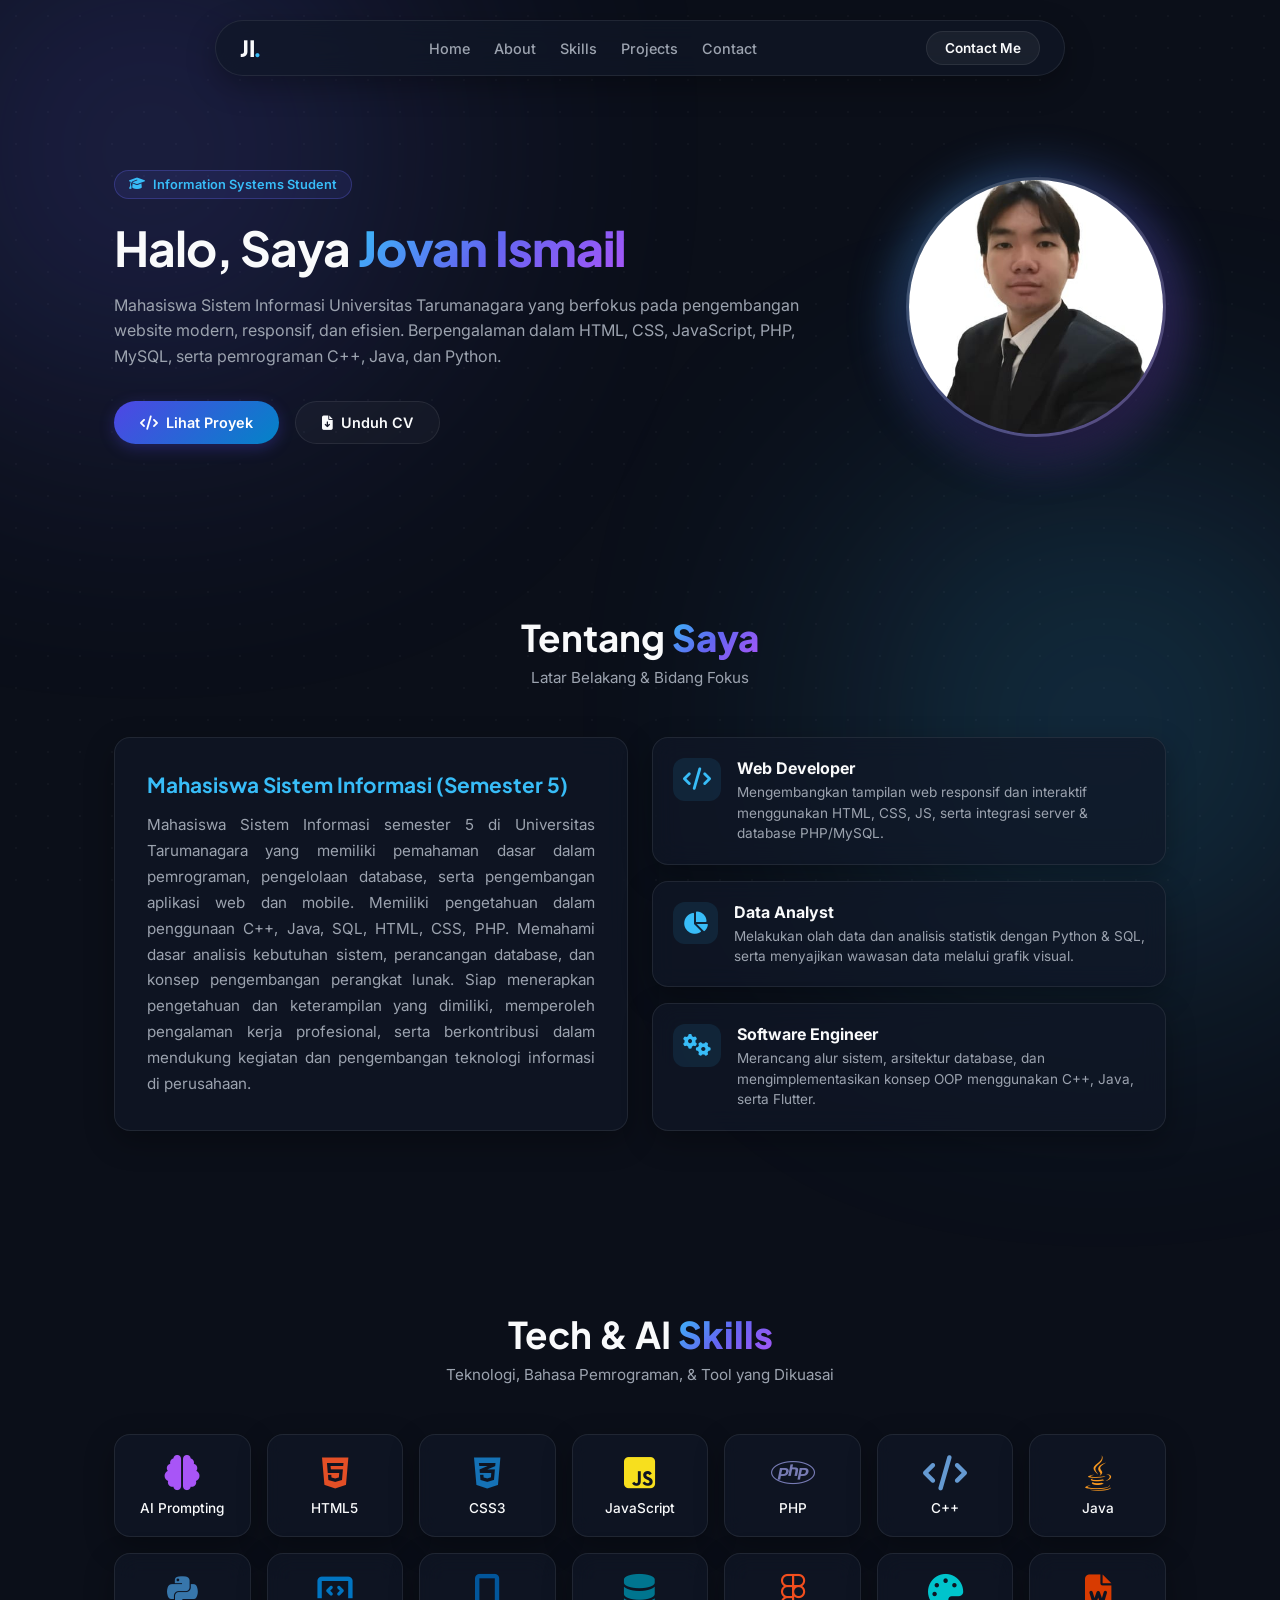
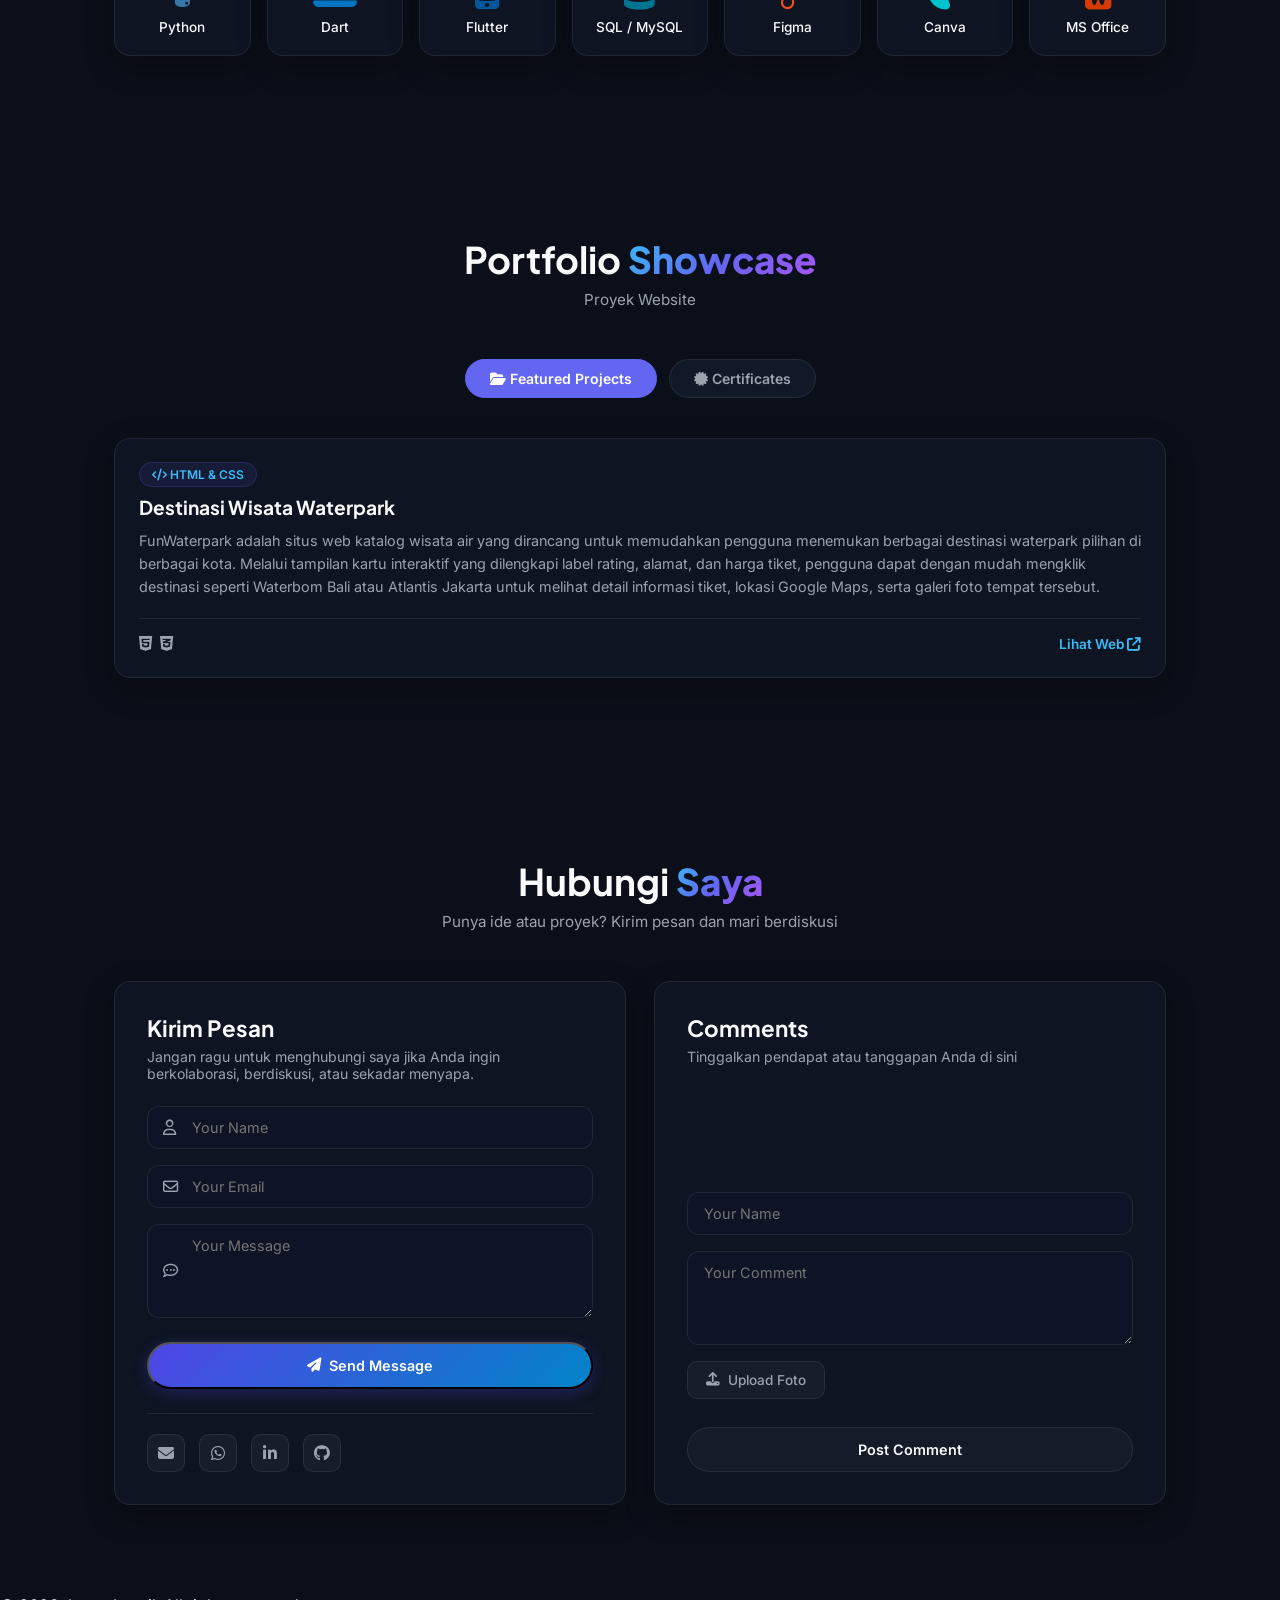
==== index.html @ b5c7ff0d "Initial commit: upload portfolio and waterpark project" ====
<!DOCTYPE html>
<html lang="id">
<head>
  <meta charset="UTF-8">
  <meta name="viewport" content="width=device-width, initial-scale=1.0">
  <title>Jovan Ismail | Portfolio Personal</title>
  <link rel="stylesheet" href="style.css">
  <link href="https://fonts.googleapis.com/css2?family=Inter:wght@300;400;500;600;700&family=Plus+Jakarta+Sans:wght@500;700;800&display=swap" rel="stylesheet">
  <link rel="stylesheet" href="https://cdnjs.cloudflare.com/ajax/libs/font-awesome/6.4.0/css/all.min.css">
</head>
<body>

  <div class="glow-orb orb-1"></div>
  <div class="glow-orb orb-2"></div>

  <header class="navbar-wrapper">
    <nav class="navbar glass">
      <a href="#home" class="logo">JI<span>.</span></a>
      <ul class="nav-links">
        <li><a href="#home">Home</a></li>
        <li><a href="#about">About</a></li>
        <li><a href="#skills">Skills</a></li>
        <li><a href="#portfolio">Projects</a></li>
        <li><a href="#contact">Contact</a></li>
      </ul>
      <a href="#contact" class="nav-btn">Contact Me</a>
    </nav>
  </header>

  <section id="home" class="hero-section">
    <div class="container hero-container">
      <div class="hero-text">
        <div class="badge-pro">
          <i class="fa-solid fa-graduation-cap"></i> Information Systems Student
        </div>
        <h1>Halo, Saya <span class="gradient-text">Jovan Ismail</span></h1>
        <p class="hero-subtitle">
          Mahasiswa Sistem Informasi Universitas Tarumanagara yang berfokus pada pengembangan website modern, responsif, dan efisien. Berpengalaman dalam HTML, CSS, JavaScript, PHP, MySQL, serta pemrograman C++, Java, dan Python.
        </p>
        <div class="hero-cta">
          <a href="#portfolio" class="btn btn-primary"><i class="fa-solid fa-code"></i> Lihat Proyek</a>
          <a href="filependukung/JovanIsmail_CV_Internship.pdf" download class="btn btn-secondary"><i class="fa-solid fa-file-arrow-down"></i> Unduh CV</a>
        </div>
      </div>
      <div class="hero-image-wrapper">
        <div class="image-glow"></div>
        <img src="filependukung/JovanIsmail_PasFoto.jpeg" alt="Foto Profil Jovan Ismail" class="hero-img">
      </div>
    </div>
  </section>

  <section id="about" class="section">
    <div class="container">
      <div class="section-title">
        <h2>Tentang <span class="gradient-text">Saya</span></h2>
        <p>Latar Belakang & Bidang Fokus</p>
      </div>

      <div class="about-grid">
        <div class="glass card-about-main">
          <h3>Mahasiswa Sistem Informasi (Semester 5)</h3>
          <p>
                        Mahasiswa Sistem Informasi semester 5 di Universitas Tarumanagara yang memiliki pemahaman dasar dalam pemrograman, pengelolaan database, serta pengembangan aplikasi web dan mobile. Memiliki pengetahuan dalam penggunaan C++, Java, SQL, HTML, CSS, PHP. Memahami dasar analisis kebutuhan sistem, perancangan database, dan konsep pengembangan perangkat lunak. Siap menerapkan pengetahuan dan keterampilan yang dimiliki, memperoleh pengalaman kerja profesional, serta berkontribusi dalam mendukung kegiatan dan pengembangan teknologi informasi di perusahaan.
          </p>
        </div>

        <div class="about-sub-cards">

          <div class="glass mini-about-card">
            <i class="fa-solid fa-code card-icon"></i>
            <div>
              <h4>Web Developer</h4>
              <p>Mengembangkan tampilan web responsif dan interaktif menggunakan HTML, CSS, JS, serta integrasi server & database PHP/MySQL.</p>
            </div>
          </div>

          <div class="glass mini-about-card">
            <i class="fa-solid fa-chart-pie card-icon"></i>
            <div>
              <h4>Data Analyst</h4>
              <p>Melakukan olah data dan analisis statistik dengan Python & SQL, serta menyajikan wawasan data melalui grafik visual.
            </div>
          </div>

          <div class="glass mini-about-card">
            <i class="fa-solid fa-gears card-icon"></i>
            <div>
              <h4>Software Engineer</h4>
              <p>Merancang alur sistem, arsitektur database, dan mengimplementasikan konsep OOP menggunakan C++, Java, serta Flutter.</p>
            </div>
          </div>

        </div>
      </div>
    </div>
  </section>

  <section id="skills" class="section">
    <div class="container">
      <div class="section-title">
        <h2>Tech & AI <span class="gradient-text">Skills</span></h2>
        <p>Teknologi, Bahasa Pemrograman, & Tool yang Dikuasai</p>
      </div>

      <div class="skills-grid">
        <div class="glass skill-card">
          <i class="fa-solid fa-brain skill-icon ai-color"></i>
          <h4>AI Prompting</h4>
        </div>
        <div class="glass skill-card">
          <i class="fa-brands fa-html5 skill-icon html-color"></i>
          <h4>HTML5</h4>
        </div>
        <div class="glass skill-card">
          <i class="fa-brands fa-css3-alt skill-icon css-color"></i>
          <h4>CSS3</h4>
        </div>
        <div class="glass skill-card">
          <i class="fa-brands fa-square-js skill-icon js-color"></i>
          <h4>JavaScript</h4>
        </div>
        <div class="glass skill-card">
          <i class="fa-brands fa-php skill-icon php-color"></i>
          <h4>PHP</h4>
        </div>
        <div class="glass skill-card">
          <i class="fa-solid fa-code skill-icon cpp-color"></i>
          <h4>C++</h4>
        </div>
        <div class="glass skill-card">
          <i class="fa-brands fa-java skill-icon java-color"></i>
          <h4>Java</h4>
        </div>
        <div class="glass skill-card">
          <i class="fa-brands fa-python skill-icon python-color"></i>
          <h4>Python</h4>
        </div>
        <div class="glass skill-card">
          <i class="fa-solid fa-laptop-code skill-icon dart-color"></i>
          <h4>Dart</h4>
        </div>
        <div class="glass skill-card">
          <i class="fa-solid fa-mobile-screen-button skill-icon flutter-color"></i>
          <h4>Flutter</h4>
        </div>
        <div class="glass skill-card">
          <i class="fa-solid fa-database skill-icon sql-color"></i>
          <h4>SQL / MySQL</h4>
        </div>
        <div class="glass skill-card">
          <i class="fa-brands fa-figma skill-icon figma-color"></i>
          <h4>Figma</h4>
        </div>
        <div class="glass skill-card">
          <i class="fa-solid fa-palette skill-icon canva-color"></i>
          <h4>Canva</h4>
        </div>
        <div class="glass skill-card">
          <i class="fa-solid fa-file-word skill-icon ms-color"></i>
          <h4>MS Office</h4>
        </div>
      </div>
    </div>
  </section>

  <section id="portfolio" class="section">
    <div class="container">
      <div class="section-title">
        <h2>Portfolio <span class="gradient-text">Showcase</span></h2>
        <p>Proyek Website</p>
      </div>

      <div class="tab-container">
        <button class="tab-btn active" onclick="switchTab('projects')"><i class="fa-solid fa-folder-open"></i> Featured Projects</button>
        <button class="tab-btn" onclick="switchTab('certificates')"><i class="fa-solid fa-certificate"></i> Certificates</button>
      </div>

      <div id="projects-tab" class="tab-content active">
        <div class="projects-grid">

          <div class="glass project-card">
            <div class="project-tags">
              <span class="tag tag-web"><i class="fa-solid fa-code"></i> HTML & CSS</span>
            </div>
            <h3>Destinasi Wisata Waterpark</h3>
            <p>
              FunWaterpark adalah situs web katalog wisata air yang dirancang untuk memudahkan pengguna menemukan berbagai destinasi waterpark pilihan di berbagai kota. Melalui tampilan kartu interaktif yang dilengkapi label rating, alamat, dan harga tiket, pengguna dapat dengan mudah mengklik destinasi seperti Waterbom Bali atau Atlantis Jakarta untuk melihat detail informasi tiket, lokasi Google Maps, serta galeri foto tempat tersebut.
            </p>
            <div class="project-footer">
              <span class="tech-used"><i class="fa-brands fa-html5"></i> <i class="fa-brands fa-css3-alt"></i></span>
              <a href="waterpark.html" target="_blank" class="project-link">Lihat Web <i class="fa-solid fa-arrow-up-right-from-square"></i></a>
            </div>
          </div>

        </div>
      </div>

      <div id="certificates-tab" class="tab-content">
        <div class="projects-grid">
          <div class="glass project-card placeholder-card">
            <div class="card-icon"><i class="fa-solid fa-award"></i></div>
            <h3>Sertifikasi Akademik & Kompetensi</h3>
            <p>Daftar sertifikasi kompetensi IT dan keahlian Generative AI sedang diperbarui.</p>
          </div>
        </div>
      </div>

    </div>
  </section>

  <section id="contact" class="section">
    <div class="container">
      <div class="section-title">
        <h2>Hubungi <span class="gradient-text">Saya</span></h2>
        <p>Punya ide atau proyek? Kirim pesan dan mari berdiskusi</p>
      </div>

      <div class="contact-dual-grid">
        
        <div class="glass contact-col-card">
          <div class="card-header-text">
            <h3>Kirim Pesan</h3>
            <p>Jangan ragu untuk menghubungi saya jika Anda ingin berkolaborasi, berdiskusi, atau sekadar menyapa.</p>
          </div>

          <form class="contact-form" onsubmit="event.preventDefault(); alert('Pesan berhasil dikirim!');">
            <div class="input-group">
              <i class="fa-regular fa-user input-icon"></i>
              <input type="text" placeholder="Your Name" required>
            </div>
            
            <div class="input-group">
              <i class="fa-regular fa-envelope input-icon"></i>
              <input type="email" placeholder="Your Email" required>
            </div>

            <div class="input-group textarea-group">
              <i class="fa-regular fa-comment-dots input-icon"></i>
              <textarea placeholder="Your Message" rows="4" required></textarea>
            </div>

            <button type="submit" class="btn btn-primary btn-block">
              <i class="fa-solid fa-paper-plane"></i> Send Message
            </button>
          </form>

          <div class="direct-contact-bar">
            <a href="https://mail.google.com/mail/?view=cm&fs=1&to=ji.jovanismail@gmail.com" target="_blank" title="Email">
              <i class="fa-solid fa-envelope"></i> </a>
            <a href="https://wa.me/62895383518282" target="_blank" title="WhatsApp"><i class="fa-brands fa-whatsapp"></i></a>
            <a href="https://www.linkedin.com/in/jovan-ismail" target="_blank" title="LinkedIn"><i class="fa-brands fa-linkedin-in"></i></a>
            <a href="https://github.com/jovanismail" target="_blank" title="GitHub"><i class="fa-brands fa-github"></i></a>
          </div>
        </div>

        <div class="glass contact-col-card">
          <div class="card-header-text">
            <h3>Comments</h3>
            <p>Tinggalkan pendapat atau tanggapan Anda di sini</p>
          </div>

          <form class="comments-form" onsubmit="event.preventDefault(); alert('Komentar berhasil diposting!');">
            <div class="input-group">
              <input type="text" placeholder="Your Name" required>
            </div>

            <div class="input-group textarea-group">
              <textarea placeholder="Your Comment" rows="4" required></textarea>
            </div>

            <div class="upload-field-container">
              <label for="imgUpload" class="file-upload-btn">
                <i class="fa-solid fa-upload"></i> Upload Foto
              </label>
              <input type="file" id="imgUpload" accept="image/*" style="display: none;" onchange="document.getElementById('fileNameText').innerText = this.files[0] ? this.files[0].name : '';">
              <span id="fileNameText" class="file-name-span"></span>
            </div>

            <button type="submit" class="btn btn-secondary btn-block">
              Post Comment
            </button>
          </form>
        </div>

      </div>
    </div>
  </section>

  <footer>
    <p>© 2026 Jovan Ismail. All rights reserved.</p>
  </footer>

  <script>
    function switchTab(tabName) {
      const tabs = document.querySelectorAll('.tab-content');
      const btns = document.querySelectorAll('.tab-btn');

      tabs.forEach(tab => tab.classList.remove('active'));
      btns.forEach(btn => btn.classList.remove('active'));

      document.getElementById(tabName + '-tab').classList.add('active');
      event.currentTarget.classList.add('active');
    }
  </script>
</body>
</html>
---- style.css ----
/* ==========================================================================
   PROFESSIONAL DARK SLATE PALETTE
   ========================================================================== */
:root {
  --bg-main: #0b0f19;
  --bg-surface: #111827;
  --bg-card: rgba(17, 24, 39, 0.7);
  --bg-card-hover: rgba(31, 41, 55, 0.8);
  --border-color: rgba(255, 255, 255, 0.08);
  --border-hover: rgba(99, 102, 241, 0.4);
  
  --text-main: #f9fafb;
  --text-muted: #9ca3af;
  
  /* Accent Colors */
  --accent-blue: #38bdf8;
  --accent-indigo: #6366f1;
  --accent-purple: #a855f7;
  
  /* Gradients */
  --grad-primary: linear-gradient(135deg, #38bdf8 0%, #6366f1 50%, #a855f7 100%);
  --grad-btn: linear-gradient(135deg, #4f46e5 0%, #0284c7 100%);
  
  --radius-pill: 9999px;
  --radius-card: 16px;
  --transition: all 0.25s ease-in-out;
}

* {
  margin: 0;
  padding: 0;
  box-sizing: border-box;
  scroll-behavior: smooth;
  font-family: 'Inter', sans-serif;
}

body {
  background-color: var(--bg-main);
  color: var(--text-main);
  overflow-x: hidden;
  position: relative;
  min-height: 100vh;
}

/* Subtle Dark Background Mesh */
body::before {
  content: "";
  position: fixed;
  top: 0; left: 0;
  width: 100%; height: 100%;
  background-image: radial-gradient(rgba(255, 255, 255, 0.03) 1px, transparent 1px);
  background-size: 32px 32px;
  z-index: -2;
}

/* Elegant Ambient Light Blobs */
.glow-orb {
  position: fixed;
  border-radius: 50%;
  filter: blur(140px);
  opacity: 0.25;
  z-index: -1;
  pointer-events: none;
}

.orb-1 {
  width: 500px; height: 500px;
  background: var(--accent-indigo);
  top: -100px; left: -100px;
}

.orb-2 {
  width: 450px; height: 450px;
  background: var(--accent-blue);
  bottom: -50px; right: -50px;
}

/* Glassmorphism Dark Style */
.glass {
  background: var(--bg-card);
  backdrop-filter: blur(12px);
  -webkit-backdrop-filter: blur(12px);
  border: 1px solid var(--border-color);
  box-shadow: 0 10px 30px rgba(0, 0, 0, 0.3);
}

.gradient-text {
  background: var(--grad-primary);
  -webkit-background-clip: text;
  -webkit-text-fill-color: transparent;
  font-family: 'Plus Jakarta Sans', sans-serif;
  font-weight: 800;
}

.container {
  max-width: 1100px;
  margin: 0 auto;
  padding: 0 24px;
}

.section {
  padding: 90px 0;
}

.section-title {
  text-align: center;
  margin-bottom: 50px;
}

.section-title h2 {
  font-family: 'Plus Jakarta Sans', sans-serif;
  font-size: 2.3rem;
  margin-bottom: 8px;
  color: var(--text-main);
}

.section-title p {
  color: var(--text-muted);
  font-size: 0.95rem;
}

/* ==========================================================================
   FLOATING NAVBAR
   ========================================================================== */
.navbar-wrapper {
  position: fixed;
  top: 20px;
  left: 0;
  right: 0;
  display: flex;
  justify-content: center;
  z-index: 1000;
}

.navbar {
  display: flex;
  align-items: center;
  justify-content: space-between;
  padding: 10px 24px;
  border-radius: var(--radius-pill);
  width: 90%;
  max-width: 850px;
}

.logo {
  font-family: 'Plus Jakarta Sans', sans-serif;
  font-size: 1.4rem;
  font-weight: 800;
  color: var(--text-main);
  text-decoration: none;
  letter-spacing: -0.5px;
}

.logo span {
  color: var(--accent-blue);
}

.nav-links {
  display: flex;
  list-style: none;
  gap: 24px;
}

.nav-links a {
  color: var(--text-muted);
  text-decoration: none;
  font-size: 0.9rem;
  font-weight: 500;
  transition: var(--transition);
}

.nav-links a:hover {
  color: var(--text-main);
}

.nav-btn {
  padding: 8px 18px;
  border-radius: var(--radius-pill);
  background: rgba(255, 255, 255, 0.05);
  border: 1px solid var(--border-color);
  color: var(--text-main);
  text-decoration: none;
  font-size: 0.85rem;
  font-weight: 600;
  transition: var(--transition);
}

.nav-btn:hover {
  background: var(--accent-indigo);
  border-color: var(--accent-indigo);
}

/* ==========================================================================
   HERO SECTION
   ========================================================================== */
.hero-section {
  padding-top: 170px;
  padding-bottom: 80px;
}

.hero-container {
  display: flex;
  align-items: center;
  justify-content: space-between;
  gap: 50px;
}

.hero-text { flex: 1; }

.badge-pro {
  display: inline-flex;
  align-items: center;
  gap: 8px;
  padding: 6px 14px;
  background: rgba(99, 102, 241, 0.1);
  border: 1px solid rgba(99, 102, 241, 0.3);
  border-radius: var(--radius-pill);
  color: var(--accent-blue);
  font-weight: 600;
  font-size: 0.8rem;
  margin-bottom: 20px;
}

.hero-text h1 {
  font-family: 'Plus Jakarta Sans', sans-serif;
  font-size: 3rem;
  line-height: 1.2;
  margin-bottom: 16px;
  letter-spacing: -1px;
}

.hero-subtitle {
  color: var(--text-muted);
  font-size: 1rem;
  line-height: 1.6;
  margin-bottom: 32px;
}

.hero-cta {
  display: flex;
  gap: 16px;
  flex-wrap: wrap;
}

.btn {
  padding: 12px 26px;
  border-radius: var(--radius-pill);
  text-decoration: none;
  font-weight: 600;
  font-size: 0.9rem;
  display: inline-flex;
  align-items: center;
  gap: 8px;
  transition: var(--transition);
}

.btn-primary {
  background: var(--grad-btn);
  color: #fff;
  box-shadow: 0 4px 15px rgba(79, 70, 229, 0.3);
}

.btn-primary:hover {
  transform: translateY(-2px);
  box-shadow: 0 6px 20px rgba(79, 70, 229, 0.45);
}

.btn-secondary {
  background: rgba(255, 255, 255, 0.03);
  color: var(--text-main);
  border: 1px solid var(--border-color);
}

.btn-secondary:hover {
  background: rgba(255, 255, 255, 0.08);
  transform: translateY(-2px);
}

/* Professional Profile Frame */
.hero-image-wrapper {
  position: relative;
  display: flex;
  justify-content: center;
}

.hero-img {
  width: 260px;
  height: 260px;
  object-fit: cover;
  border-radius: 50%;
  border: 3px solid rgba(255, 255, 255, 0.15);
  box-shadow: 0 20px 40px rgba(0, 0, 0, 0.5);
  position: relative;
  z-index: 2;
}

.image-glow {
  position: absolute;
  width: 275px;
  height: 275px;
  border-radius: 50%;
  background: var(--grad-primary);
  filter: blur(25px);
  opacity: 0.5;
  z-index: 1;
}

/* ==========================================================================
   ABOUT SECTION
   ========================================================================== */
.about-grid {
  display: grid;
  grid-template-columns: 1fr 1fr;
  gap: 24px;
}

.card-about-main {
  padding: 32px;
  border-radius: var(--radius-card);
  display: flex;
  flex-direction: column;
  justify-content: center;
}

.card-about-main h3 {
  font-family: 'Plus Jakarta Sans', sans-serif;
  font-size: 1.3rem;
  margin-bottom: 14px;
  color: var(--accent-blue);
}

.card-about-main p {
  color: var(--text-muted);
  line-height: 1.7;
  font-size: 0.95rem;
  text-align: justify;
}

.about-sub-cards {
  display: flex;
  flex-direction: column;
  gap: 16px;
}

.mini-about-card {
  padding: 20px;
  border-radius: var(--radius-card);
  display: flex;
  align-items: flex-start;
  gap: 16px;
  transition: var(--transition);
}

.mini-about-card:hover {
  border-color: var(--border-hover);
  background: var(--bg-card-hover);
}

.card-icon {
  font-size: 1.4rem;
  color: var(--accent-blue);
  padding: 10px;
  background: rgba(56, 189, 248, 0.1);
  border-radius: 12px;
}

.mini-about-card h4 {
  font-size: 1rem;
  margin-bottom: 4px;
  color: var(--text-main);
}

.mini-about-card p {
  font-size: 0.85rem;
  color: var(--text-muted);
  line-height: 1.5;
}

/* ==========================================================================
   SKILLS SECTION
   ========================================================================== */
.skills-grid {
  display: grid;
  grid-template-columns: repeat(auto-fit, minmax(130px, 1fr));
  gap: 16px;
}

.skill-card {
  padding: 20px 14px;
  border-radius: var(--radius-card);
  text-align: center;
  transition: var(--transition);
}

.skill-card:hover {
  transform: translateY(-4px);
  border-color: var(--border-hover);
  background: var(--bg-card-hover);
}

.skill-icon {
  font-size: 2.2rem;
  margin-bottom: 10px;
}

.ai-color { color: var(--accent-purple); }
.html-color { color: #e34f26; }
.css-color { color: #1572b6; }
.js-color { color: #f7df1e; }
.php-color { color: #777bb4; }
.cpp-color { color: #659ad2; }
.java-color { color: #f89820; }
.python-color { color: #3776ab; }
.dart-color { color: #0175c2; }
.flutter-color { color: #02569b; }
.sql-color { color: #00758f; }
.figma-color { color: #f24e1e; }
.canva-color { color: #00c4cc; }
.ms-color { color: #d83b01; }

.skill-card h4 {
  font-size: 0.85rem;
  font-weight: 500;
  color: var(--text-main);
}

/* ==========================================================================
   PORTFOLIO SECTION
   ========================================================================== */
.tab-container {
  display: flex;
  justify-content: center;
  gap: 12px;
  margin-bottom: 40px;
}

.tab-btn {
  padding: 10px 24px;
  border-radius: var(--radius-pill);
  background: var(--bg-surface);
  border: 1px solid var(--border-color);
  color: var(--text-muted);
  cursor: pointer;
  font-weight: 600;
  font-size: 0.88rem;
  transition: var(--transition);
}

.tab-btn.active, .tab-btn:hover {
  background: var(--accent-indigo);
  border-color: var(--accent-indigo);
  color: #fff;
}

.tab-content { display: none; }
.tab-content.active { display: block; }

.projects-grid {
  display: grid;
  grid-template-columns: repeat(auto-fit, minmax(310px, 1fr));
  gap: 24px;
}

.project-card {
  padding: 24px;
  border-radius: var(--radius-card);
  display: flex;
  flex-direction: column;
  justify-content: space-between;
  transition: var(--transition);
}

.project-card:hover {
  transform: translateY(-4px);
  border-color: var(--border-hover);
  background: var(--bg-card-hover);
}

.project-tags { margin-bottom: 12px; }

.tag {
  font-size: 0.75rem;
  font-weight: 600;
  padding: 4px 12px;
  border-radius: var(--radius-pill);
  background: rgba(99, 102, 241, 0.1);
  color: var(--accent-blue);
  border: 1px solid rgba(99, 102, 241, 0.2);
}

.project-card h3 {
  font-family: 'Plus Jakarta Sans', sans-serif;
  font-size: 1.2rem;
  margin-bottom: 10px;
}

.project-card p {
  color: var(--text-muted);
  font-size: 0.9rem;
  line-height: 1.6;
}

.project-footer {
  display: flex;
  justify-content: space-between;
  align-items: center;
  margin-top: 20px;
  padding-top: 16px;
  border-top: 1px solid var(--border-color);
}

.tech-used {
  font-size: 1.1rem;
  color: var(--text-muted);
  display: flex;
  gap: 8px;
}

.btn-yt {
  background: #dc2626;
  color: #fff;
  padding: 6px 14px;
  border-radius: var(--radius-pill);
  text-decoration: none;
  font-size: 0.8rem;
  font-weight: 600;
  display: inline-flex;
  align-items: center;
  gap: 6px;
  transition: var(--transition);
}

.btn-yt:hover {
  background: #ef4444;
}

.project-link {
  color: var(--accent-blue);
  text-decoration: none;
  font-size: 0.85rem;
  font-weight: 600;
}

/* ==========================================================================
   DUAL COLUMN CONTACT & COMMENTS SECTION
   ========================================================================== */
.contact-dual-grid {
  display: grid;
  grid-template-columns: 1fr 1fr;
  gap: 28px;
  align-items: stretch;
}

.contact-col-card {
  padding: 32px;
  border-radius: var(--radius-card);
  display: flex;
  flex-direction: column;
  justify-content: space-between;
}

.card-header-text h3 {
  font-family: 'Plus Jakarta Sans', sans-serif;
  font-size: 1.4rem;
  margin-bottom: 6px;
  color: var(--text-main);
}

.card-header-text p {
  color: var(--text-muted);
  font-size: 0.88rem;
  margin-bottom: 24px;
}

/* Forms & Input Styling */
.contact-form, .comments-form {
  display: flex;
  flex-direction: column;
  gap: 16px;
}

.input-group {
  position: relative;
  display: flex;
  align-items: center;
}

.input-icon {
  position: absolute;
  left: 16px;
  color: var(--text-muted);
  font-size: 0.95rem;
  pointer-events: none;
}

.input-group input,
.input-group textarea {
  width: 100%;
  padding: 12px 16px 12px 44px;
  background: rgba(15, 23, 42, 0.6);
  border: 1px solid var(--border-color);
  border-radius: 12px;
  color: var(--text-main);
  font-size: 0.9rem;
  font-family: 'Inter', sans-serif;
  transition: var(--transition);
  outline: none;
}

.comments-form .input-group input,
.comments-form .input-group textarea {
  padding-left: 16px; /* No icon for right form */
}

.input-group textarea {
  resize: vertical;
}

.input-group input:focus,
.input-group textarea:focus {
  border-color: var(--accent-indigo);
  background: rgba(15, 23, 42, 0.9);
  box-shadow: 0 0 0 3px rgba(99, 102, 241, 0.15);
}

.btn-block {
  width: 100%;
  justify-content: center;
  margin-top: 8px;
  padding: 13px;
  font-size: 0.9rem;
  cursor: pointer;
}

/* Upload Image Button Styling */
.upload-field-container {
  display: flex;
  align-items: center;
  gap: 12px;
  margin-bottom: 4px;
}

.file-upload-btn {
  display: inline-flex;
  align-items: center;
  gap: 8px;
  padding: 10px 18px;
  background: rgba(255, 255, 255, 0.04);
  border: 1px solid var(--border-color);
  border-radius: 10px;
  color: var(--text-muted);
  font-size: 0.85rem;
  font-weight: 500;
  cursor: pointer;
  transition: var(--transition);
}

.file-upload-btn:hover {
  background: rgba(255, 255, 255, 0.08);
  color: var(--text-main);
  border-color: var(--accent-indigo);
}

.file-name-span {
  font-size: 0.8rem;
  color: var(--accent-blue);
  overflow: hidden;
  text-overflow: ellipsis;
  white-space: nowrap;
  max-width: 180px;
}

/* Direct Social Links Row under Left Form */
.direct-contact-bar {
  display: flex;
  gap: 14px;
  margin-top: 24px;
  padding-top: 20px;
  border-top: 1px solid var(--border-color);
}

.direct-contact-bar a {
  width: 38px;
  height: 38px;
  border-radius: 10px;
  background: rgba(255, 255, 255, 0.04);
  border: 1px solid var(--border-color);
  color: var(--text-muted);
  display: flex;
  align-items: center;
  justify-content: center;
  text-decoration: none;
  font-size: 1rem;
  transition: var(--transition);
}

.direct-contact-bar a:hover {
  background: var(--accent-indigo);
  color: #fff;
  border-color: var(--accent-indigo);
  transform: translateY(-3px);
}

/* Responsive adjustments */
@media (max-width: 868px) {
  .contact-dual-grid {
    grid-template-columns: 1fr;
  }
}
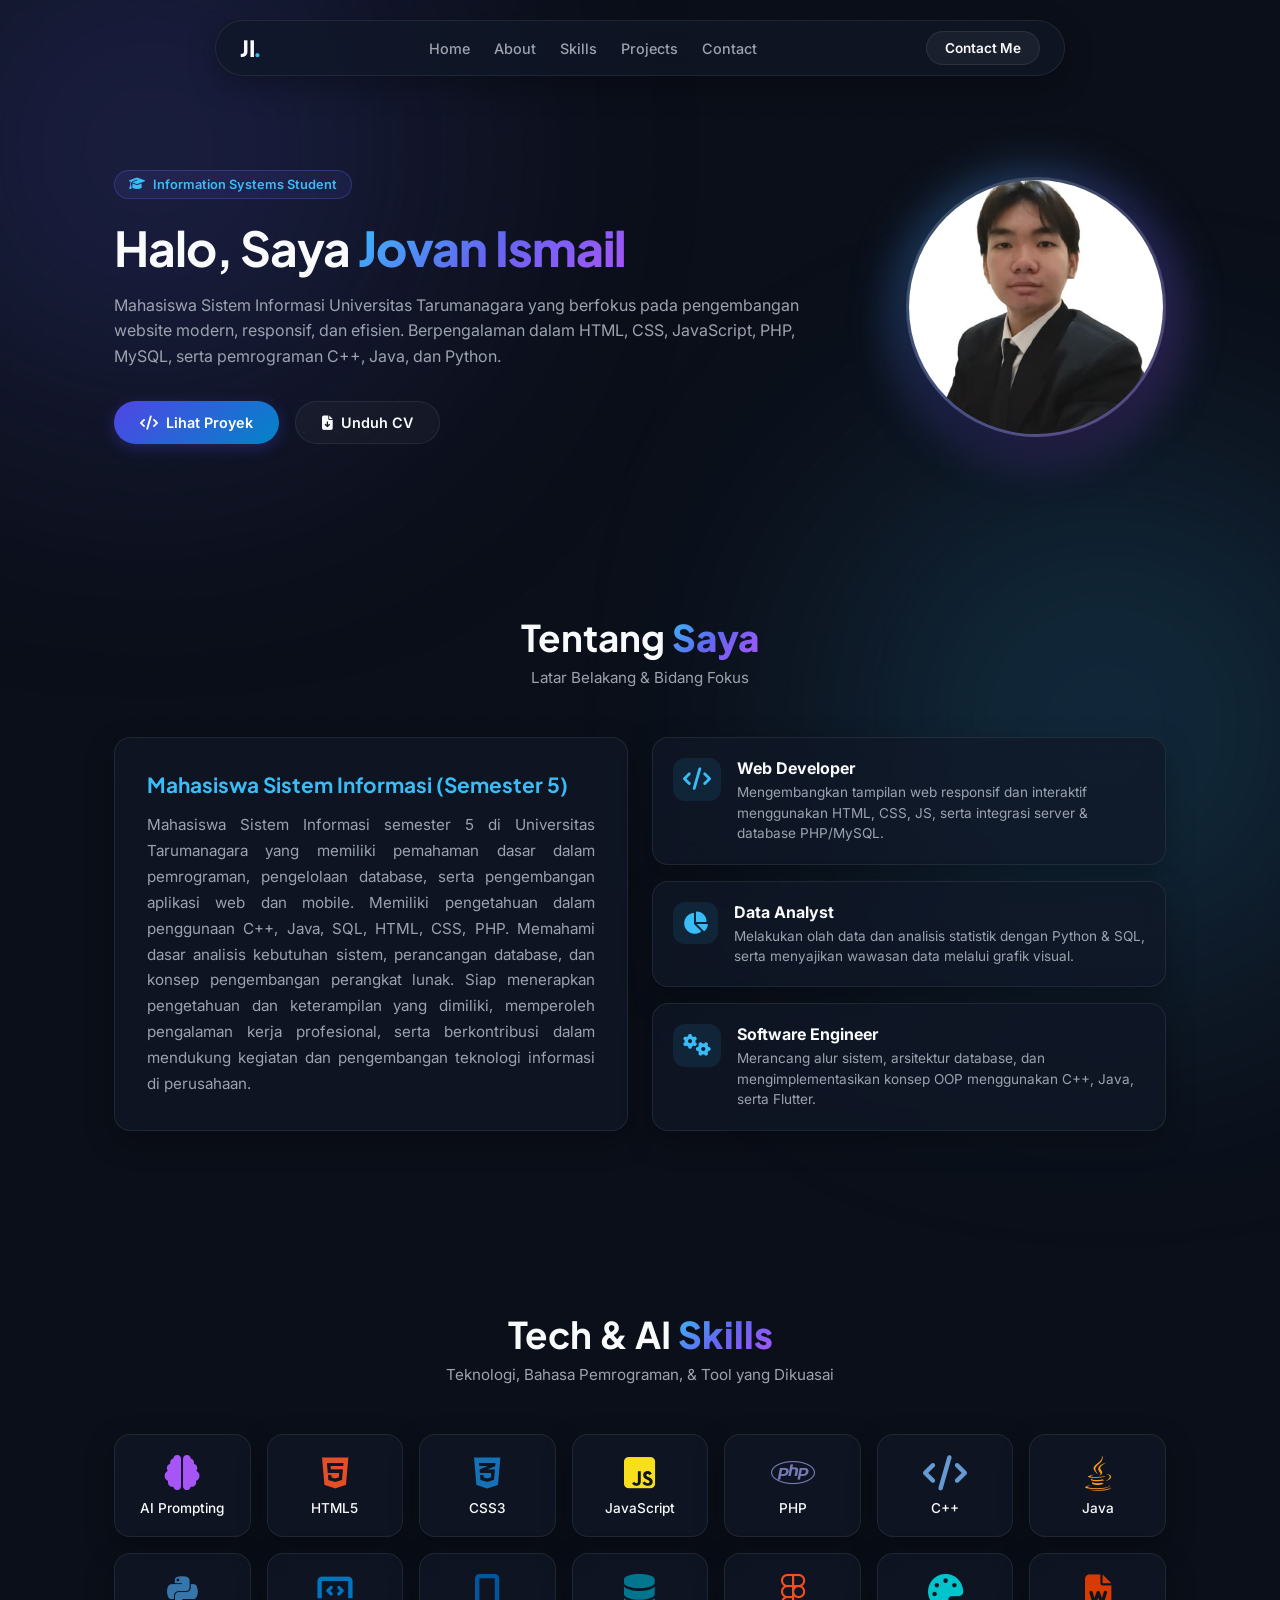
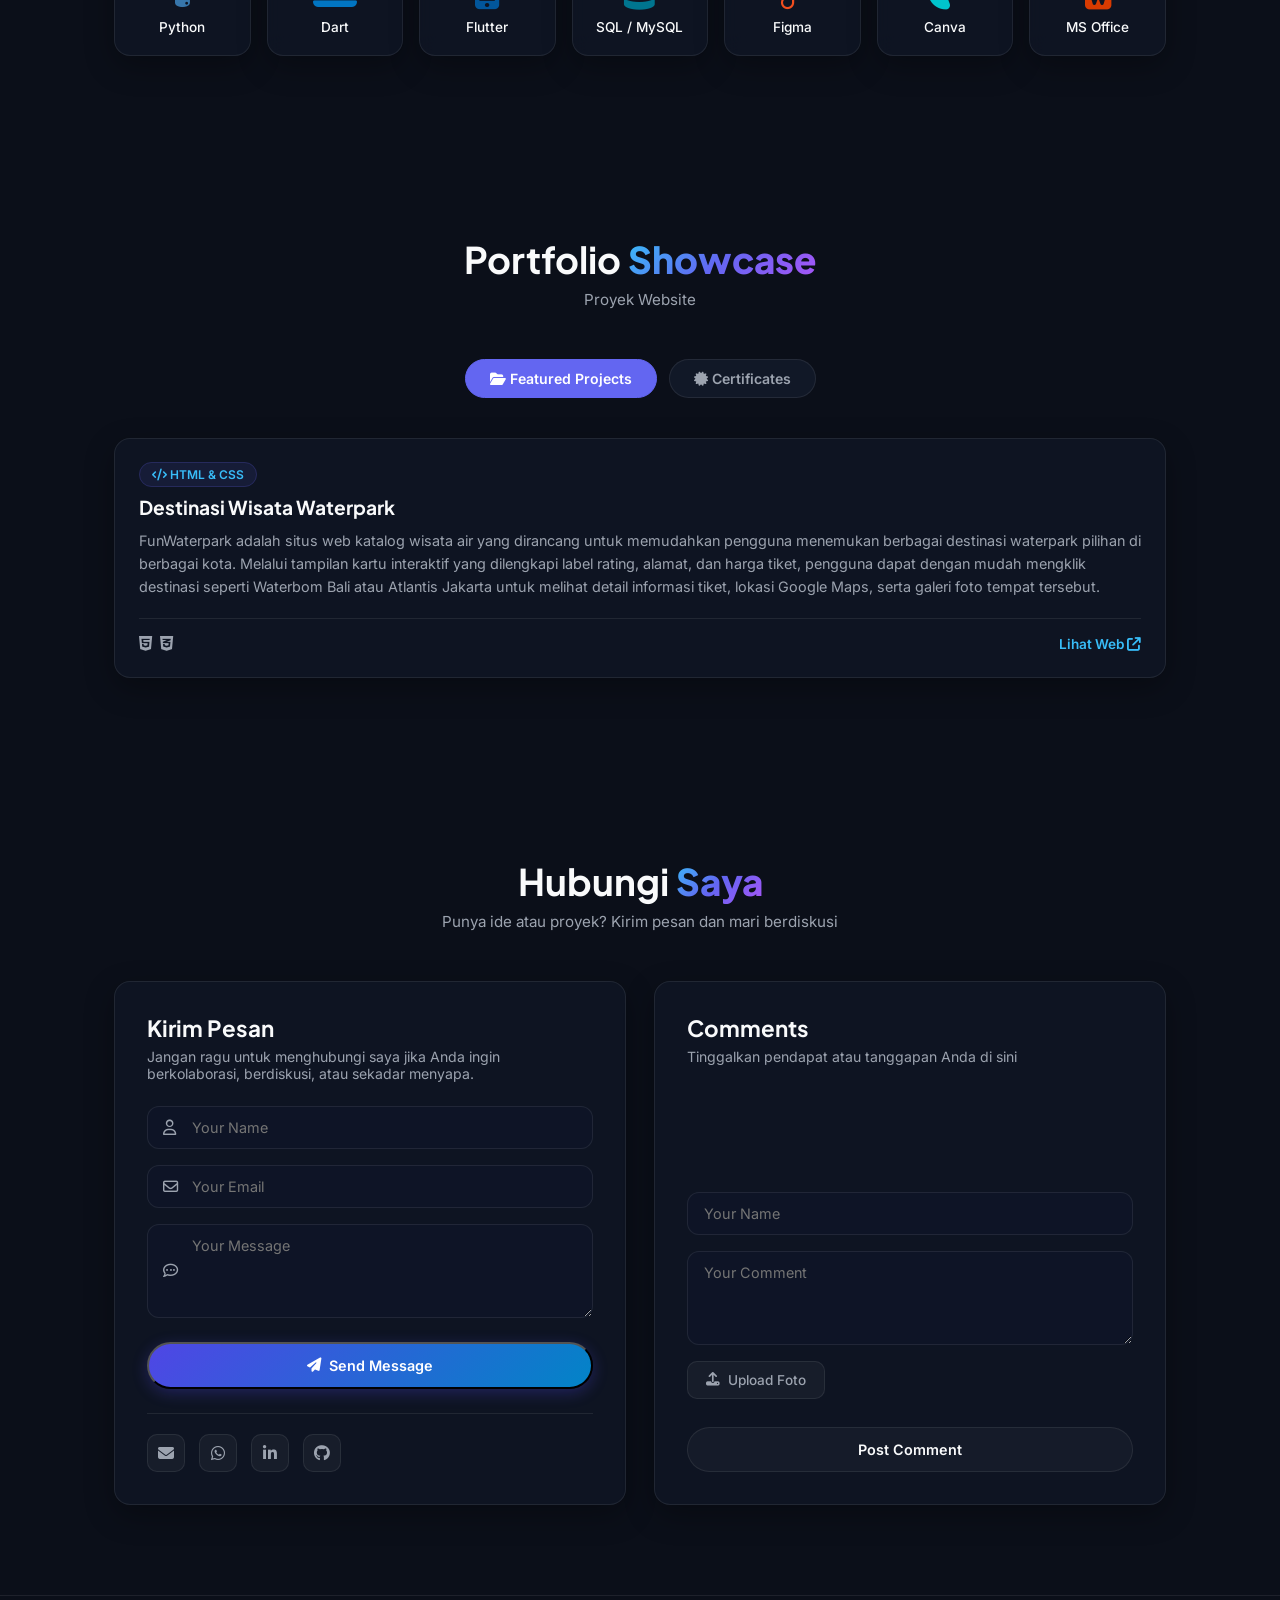
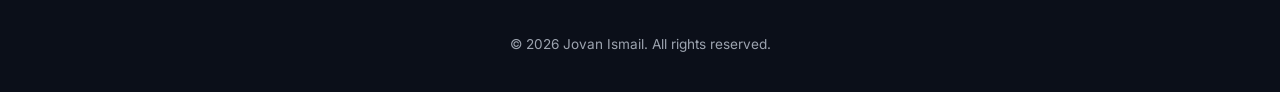
==== commit 61523b62: "Add files via upload" ====
--- a/index.html
+++ b/index.html
@@ -16,14 +16,21 @@
   <header class="navbar-wrapper">
     <nav class="navbar glass">
       <a href="#home" class="logo">JI<span>.</span></a>
-      <ul class="nav-links">
-        <li><a href="#home">Home</a></li>
-        <li><a href="#about">About</a></li>
-        <li><a href="#skills">Skills</a></li>
-        <li><a href="#portfolio">Projects</a></li>
-        <li><a href="#contact">Contact</a></li>
+      
+      <ul class="nav-links" id="navLinks">
+        <li><a href="#home" onclick="closeMenu()">Home</a></li>
+        <li><a href="#about" onclick="closeMenu()">About</a></li>
+        <li><a href="#skills" onclick="closeMenu()">Skills</a></li>
+        <li><a href="#portfolio" onclick="closeMenu()">Projects</a></li>
+        <li><a href="#contact" onclick="closeMenu()">Contact</a></li>
       </ul>
-      <a href="#contact" class="nav-btn">Contact Me</a>
+
+      <div class="nav-actions">
+        <a href="#contact" class="nav-btn">Contact Me</a>
+        <button class="hamburger-btn" id="hamburgerBtn" aria-label="Toggle Navigation">
+          <i class="fa-solid fa-bars"></i>
+        </button>
+      </div>
     </nav>
   </header>
 
@@ -60,12 +67,11 @@
         <div class="glass card-about-main">
           <h3>Mahasiswa Sistem Informasi (Semester 5)</h3>
           <p>
-                        Mahasiswa Sistem Informasi semester 5 di Universitas Tarumanagara yang memiliki pemahaman dasar dalam pemrograman, pengelolaan database, serta pengembangan aplikasi web dan mobile. Memiliki pengetahuan dalam penggunaan C++, Java, SQL, HTML, CSS, PHP. Memahami dasar analisis kebutuhan sistem, perancangan database, dan konsep pengembangan perangkat lunak. Siap menerapkan pengetahuan dan keterampilan yang dimiliki, memperoleh pengalaman kerja profesional, serta berkontribusi dalam mendukung kegiatan dan pengembangan teknologi informasi di perusahaan.
+            Mahasiswa Sistem Informasi semester 5 di Universitas Tarumanagara yang memiliki pemahaman dasar dalam pemrograman, pengelolaan database, serta pengembangan aplikasi web dan mobile. Memiliki pengetahuan dalam penggunaan C++, Java, SQL, HTML, CSS, PHP. Memahami dasar analisis kebutuhan sistem, perancangan database, dan konsep pengembangan perangkat lunak. Siap menerapkan pengetahuan dan keterampilan yang dimiliki, memperoleh pengalaman kerja profesional, serta berkontribusi dalam mendukung kegiatan dan pengembangan teknologi informasi di perusahaan.
           </p>
         </div>
 
         <div class="about-sub-cards">
-
           <div class="glass mini-about-card">
             <i class="fa-solid fa-code card-icon"></i>
             <div>
@@ -78,7 +84,7 @@
             <i class="fa-solid fa-chart-pie card-icon"></i>
             <div>
               <h4>Data Analyst</h4>
-              <p>Melakukan olah data dan analisis statistik dengan Python & SQL, serta menyajikan wawasan data melalui grafik visual.
+              <p>Melakukan olah data dan analisis statistik dengan Python & SQL, serta menyajikan wawasan data melalui grafik visual.</p>
             </div>
           </div>
 
@@ -89,7 +95,6 @@
               <p>Merancang alur sistem, arsitektur database, dan mengimplementasikan konsep OOP menggunakan C++, Java, serta Flutter.</p>
             </div>
           </div>
-
         </div>
       </div>
     </div>
@@ -177,7 +182,6 @@
 
       <div id="projects-tab" class="tab-content active">
         <div class="projects-grid">
-
           <div class="glass project-card">
             <div class="project-tags">
               <span class="tag tag-web"><i class="fa-solid fa-code"></i> HTML & CSS</span>
@@ -191,7 +195,6 @@
               <a href="waterpark.html" target="_blank" class="project-link">Lihat Web <i class="fa-solid fa-arrow-up-right-from-square"></i></a>
             </div>
           </div>
-
         </div>
       </div>
 
@@ -216,7 +219,6 @@
       </div>
 
       <div class="contact-dual-grid">
-        
         <div class="glass contact-col-card">
           <div class="card-header-text">
             <h3>Kirim Pesan</h3>
@@ -246,7 +248,8 @@
 
           <div class="direct-contact-bar">
             <a href="https://mail.google.com/mail/?view=cm&fs=1&to=ji.jovanismail@gmail.com" target="_blank" title="Email">
-              <i class="fa-solid fa-envelope"></i> </a>
+              <i class="fa-solid fa-envelope"></i>
+            </a>
             <a href="https://wa.me/62895383518282" target="_blank" title="WhatsApp"><i class="fa-brands fa-whatsapp"></i></a>
             <a href="https://www.linkedin.com/in/jovan-ismail" target="_blank" title="LinkedIn"><i class="fa-brands fa-linkedin-in"></i></a>
             <a href="https://github.com/jovanismail" target="_blank" title="GitHub"><i class="fa-brands fa-github"></i></a>
@@ -281,7 +284,6 @@
             </button>
           </form>
         </div>
-
       </div>
     </div>
   </section>
@@ -301,6 +303,28 @@
       document.getElementById(tabName + '-tab').classList.add('active');
       event.currentTarget.classList.add('active');
     }
+
+    const hamburgerBtn = document.getElementById('hamburgerBtn');
+    const navLinks = document.getElementById('navLinks');
+
+    hamburgerBtn.addEventListener('click', () => {
+      navLinks.classList.toggle('active');
+      const icon = hamburgerBtn.querySelector('i');
+      if (navLinks.classList.contains('active')) {
+        icon.classList.remove('fa-bars');
+        icon.classList.add('fa-xmark');
+      } else {
+        icon.classList.remove('fa-xmark');
+        icon.classList.add('fa-bars');
+      }
+    });
+
+    function closeMenu() {
+      navLinks.classList.remove('active');
+      const icon = hamburgerBtn.querySelector('i');
+      icon.classList.remove('fa-xmark');
+      icon.classList.add('fa-bars');
+    }
   </script>
 </body>
 </html>
--- a/style.css
+++ b/style.css
@@ -1,6 +1,3 @@
-/* ==========================================================================
-   PROFESSIONAL DARK SLATE PALETTE
-   ========================================================================== */
 :root {
   --bg-main: #0b0f19;
   --bg-surface: #111827;
@@ -12,12 +9,10 @@
   --text-main: #f9fafb;
   --text-muted: #9ca3af;
   
-  /* Accent Colors */
   --accent-blue: #38bdf8;
   --accent-indigo: #6366f1;
   --accent-purple: #a855f7;
   
-  /* Gradients */
   --grad-primary: linear-gradient(135deg, #38bdf8 0%, #6366f1 50%, #a855f7 100%);
   --grad-btn: linear-gradient(135deg, #4f46e5 0%, #0284c7 100%);
   
@@ -42,7 +37,6 @@
   min-height: 100vh;
 }
 
-/* Subtle Dark Background Mesh */
 body::before {
   content: "";
   position: fixed;
@@ -53,7 +47,6 @@
   z-index: -2;
 }
 
-/* Elegant Ambient Light Blobs */
 .glow-orb {
   position: fixed;
   border-radius: 50%;
@@ -75,7 +68,6 @@
   bottom: -50px; right: -50px;
 }
 
-/* Glassmorphism Dark Style */
 .glass {
   background: var(--bg-card);
   backdrop-filter: blur(12px);
@@ -119,9 +111,6 @@
   font-size: 0.95rem;
 }
 
-/* ==========================================================================
-   FLOATING NAVBAR
-   ========================================================================== */
 .navbar-wrapper {
   position: fixed;
   top: 20px;
@@ -140,6 +129,7 @@
   border-radius: var(--radius-pill);
   width: 90%;
   max-width: 850px;
+  position: relative;
 }
 
 .logo {
@@ -171,6 +161,12 @@
 
 .nav-links a:hover {
   color: var(--text-main);
+}
+
+.nav-actions {
+  display: flex;
+  align-items: center;
+  gap: 12px;
 }
 
 .nav-btn {
@@ -190,9 +186,16 @@
   border-color: var(--accent-indigo);
 }
 
-/* ==========================================================================
-   HERO SECTION
-   ========================================================================== */
+.hamburger-btn {
+  display: none;
+  background: transparent;
+  border: none;
+  color: var(--text-main);
+  font-size: 1.3rem;
+  cursor: pointer;
+  padding: 4px;
+}
+
 .hero-section {
   padding-top: 170px;
   padding-bottom: 80px;
@@ -276,7 +279,6 @@
   transform: translateY(-2px);
 }
 
-/* Professional Profile Frame */
 .hero-image-wrapper {
   position: relative;
   display: flex;
@@ -305,9 +307,6 @@
   z-index: 1;
 }
 
-/* ==========================================================================
-   ABOUT SECTION
-   ========================================================================== */
 .about-grid {
   display: grid;
   grid-template-columns: 1fr 1fr;
@@ -349,11 +348,6 @@
   align-items: flex-start;
   gap: 16px;
   transition: var(--transition);
-}
-
-.mini-about-card:hover {
-  border-color: var(--border-hover);
-  background: var(--bg-card-hover);
 }
 
 .card-icon {
@@ -376,9 +370,6 @@
   line-height: 1.5;
 }
 
-/* ==========================================================================
-   SKILLS SECTION
-   ========================================================================== */
 .skills-grid {
   display: grid;
   grid-template-columns: repeat(auto-fit, minmax(130px, 1fr));
@@ -392,17 +383,7 @@
   transition: var(--transition);
 }
 
-.skill-card:hover {
-  transform: translateY(-4px);
-  border-color: var(--border-hover);
-  background: var(--bg-card-hover);
-}
-
-.skill-icon {
-  font-size: 2.2rem;
-  margin-bottom: 10px;
-}
-
+.skill-icon { font-size: 2.2rem; margin-bottom: 10px; }
 .ai-color { color: var(--accent-purple); }
 .html-color { color: #e34f26; }
 .css-color { color: #1572b6; }
@@ -424,9 +405,6 @@
   color: var(--text-main);
 }
 
-/* ==========================================================================
-   PORTFOLIO SECTION
-   ========================================================================== */
 .tab-container {
   display: flex;
   justify-content: center;
@@ -468,12 +446,6 @@
   flex-direction: column;
   justify-content: space-between;
   transition: var(--transition);
-}
-
-.project-card:hover {
-  transform: translateY(-4px);
-  border-color: var(--border-hover);
-  background: var(--bg-card-hover);
 }
 
 .project-tags { margin-bottom: 12px; }
@@ -516,24 +488,6 @@
   gap: 8px;
 }
 
-.btn-yt {
-  background: #dc2626;
-  color: #fff;
-  padding: 6px 14px;
-  border-radius: var(--radius-pill);
-  text-decoration: none;
-  font-size: 0.8rem;
-  font-weight: 600;
-  display: inline-flex;
-  align-items: center;
-  gap: 6px;
-  transition: var(--transition);
-}
-
-.btn-yt:hover {
-  background: #ef4444;
-}
-
 .project-link {
   color: var(--accent-blue);
   text-decoration: none;
@@ -541,9 +495,6 @@
   font-weight: 600;
 }
 
-/* ==========================================================================
-   DUAL COLUMN CONTACT & COMMENTS SECTION
-   ========================================================================== */
 .contact-dual-grid {
   display: grid;
   grid-template-columns: 1fr 1fr;
@@ -572,7 +523,6 @@
   margin-bottom: 24px;
 }
 
-/* Forms & Input Styling */
 .contact-form, .comments-form {
   display: flex;
   flex-direction: column;
@@ -609,19 +559,10 @@
 
 .comments-form .input-group input,
 .comments-form .input-group textarea {
-  padding-left: 16px; /* No icon for right form */
-}
-
-.input-group textarea {
-  resize: vertical;
-}
-
-.input-group input:focus,
-.input-group textarea:focus {
-  border-color: var(--accent-indigo);
-  background: rgba(15, 23, 42, 0.9);
-  box-shadow: 0 0 0 3px rgba(99, 102, 241, 0.15);
-}
+  padding-left: 16px;
+}
+
+.input-group textarea { resize: vertical; }
 
 .btn-block {
   width: 100%;
@@ -632,7 +573,6 @@
   cursor: pointer;
 }
 
-/* Upload Image Button Styling */
 .upload-field-container {
   display: flex;
   align-items: center;
@@ -653,12 +593,6 @@
   font-weight: 500;
   cursor: pointer;
   transition: var(--transition);
-}
-
-.file-upload-btn:hover {
-  background: rgba(255, 255, 255, 0.08);
-  color: var(--text-main);
-  border-color: var(--accent-indigo);
 }
 
 .file-name-span {
@@ -670,7 +604,6 @@
   max-width: 180px;
 }
 
-/* Direct Social Links Row under Left Form */
 .direct-contact-bar {
   display: flex;
   gap: 14px;
@@ -692,6 +625,10 @@
   text-decoration: none;
   font-size: 1rem;
   transition: var(--transition);
+  position: relative;
+  z-index: 10;
+  pointer-events: auto;
+  cursor: pointer;
 }
 
 .direct-contact-bar a:hover {
@@ -701,9 +638,155 @@
   transform: translateY(-3px);
 }
 
-/* Responsive adjustments */
-@media (max-width: 868px) {
+footer {
+  text-align: center;
+  padding: 40px 0;
+  color: var(--text-muted);
+  font-size: 0.85rem;
+  border-top: 1px solid var(--border-color);
+}
+
+
+@media (max-width: 768px) {
+  .container {
+    padding: 0 16px;
+  }
+
+  .section {
+    padding: 60px 0;
+  }
+
+  .section-title {
+    margin-bottom: 32px;
+  }
+
+  .section-title h2 {
+    font-size: 1.8rem;
+  }
+
+  .hamburger-btn {
+    display: block;
+  }
+
+  .nav-links {
+    position: absolute;
+    top: 60px;
+    left: 0;
+    right: 0;
+    background: rgba(17, 24, 39, 0.95);
+    backdrop-filter: blur(16px);
+    -webkit-backdrop-filter: blur(16px);
+    border: 1px solid var(--border-color);
+    border-radius: 16px;
+    flex-direction: column;
+    padding: 20px;
+    gap: 16px;
+    display: none;
+    box-shadow: 0 10px 30px rgba(0, 0, 0, 0.5);
+  }
+
+  .nav-links.active {
+    display: flex;
+  }
+
+  .nav-links a {
+    font-size: 1rem;
+    text-align: center;
+  }
+
+  .hero-section {
+    padding-top: 130px;
+    padding-bottom: 40px;
+  }
+
+  .hero-container {
+    flex-direction: column-reverse;
+    text-align: center;
+    gap: 30px;
+  }
+
+  .hero-text h1 {
+    font-size: 2.1rem;
+  }
+
+  .hero-subtitle {
+    font-size: 0.92rem;
+    margin-bottom: 24px;
+  }
+
+  .hero-cta {
+    justify-content: center;
+    flex-direction: column;
+    width: 100%;
+  }
+
+  .btn {
+    width: 100%;
+    justify-content: center;
+  }
+
+  .hero-img {
+    width: 200px;
+    height: 200px;
+  }
+
+  .image-glow {
+    width: 215px;
+    height: 215px;
+  }
+
+  .about-grid {
+    grid-template-columns: 1fr;
+    gap: 16px;
+  }
+
+  .card-about-main {
+    padding: 20px;
+  }
+
+  .card-about-main p {
+    text-align: left; 
+  }
+
+  .skills-grid {
+    grid-template-columns: repeat(auto-fit, minmax(100px, 1fr));
+    gap: 12px;
+  }
+
+  .skill-card {
+    padding: 14px 8px;
+  }
+
+  .skill-icon {
+    font-size: 1.8rem;
+  }
+
+  .skill-card h4 {
+    font-size: 0.8rem;
+  }
+
+  .projects-grid,
   .contact-dual-grid {
     grid-template-columns: 1fr;
+    gap: 20px;
+  }
+
+  .contact-col-card {
+    padding: 20px;
+  }
+}
+
+@media (max-width: 480px) {
+  .hero-text h1 {
+    font-size: 1.8rem;
+  }
+
+  .nav-btn {
+    display: none; 
+  }
+
+  .tab-btn {
+    padding: 8px 16px;
+    font-size: 0.8rem;
   }
 }
